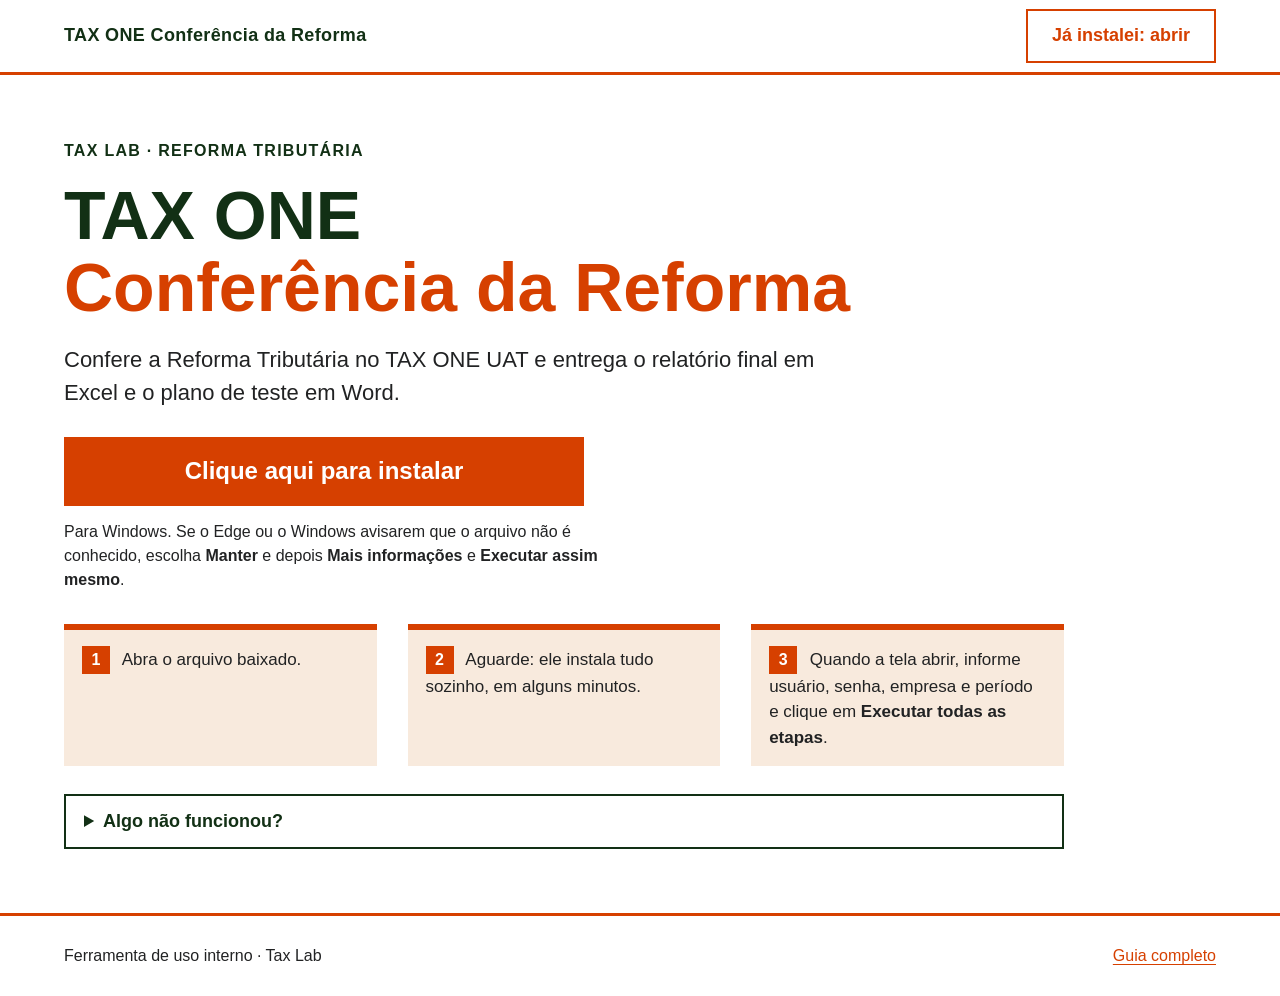
==== index.html @ 52e41f36 "Add files via upload" ====
<!DOCTYPE html>
<html lang="pt-BR">
<head>
  <meta charset="utf-8">
  <meta name="viewport" content="width=device-width, initial-scale=1">
  <title>TAX ONE Conferência da Reforma | Tax Lab</title>
  <meta name="description" content="Instale a ferramenta com um clique e confira a Reforma Tributária no TAX ONE UAT.">
  <meta name="robots" content="noindex, nofollow">
  <link rel="stylesheet" href="styles.css">
</head>
<body>
  <header class="top">
    <div class="wrap bar">
      <a class="brand" href="./">
        <img src="assets/logo-tr.svg" alt="Thomson Reuters" onerror="this.hidden=true">
        <span class="tag">TAX ONE Conferência da Reforma</span>
      </a>
      <a class="btn secondary" href="http://127.0.0.1:5055" target="_blank" rel="noopener" title="Só funciona depois de instalar a ferramenta neste computador">Já instalei: abrir</a>
    </div>
  </header>

  <main>
    <section class="intro inicio">
      <div class="wrap">
        <p class="eyebrow">Tax Lab · Reforma Tributária</p>
        <h1>TAX ONE <em>Conferência da Reforma</em></h1>
        <p class="lead">Confere a Reforma Tributária no TAX ONE UAT e entrega o relatório final em Excel e o plano de teste em Word.</p>

        <a class="btn primary big instalar" href="downloads/Instalar_TaxOne.exe" download>Clique aqui para instalar</a>
        <p class="aviso">Para Windows. Se o Edge ou o Windows avisarem que o arquivo não é conhecido, escolha <strong>Manter</strong> e depois <strong>Mais informações</strong> e <strong>Executar assim mesmo</strong>.</p>

        <ol class="tres">
          <li><b>1</b> Abra o arquivo baixado.</li>
          <li><b>2</b> Aguarde: ele instala tudo sozinho, em alguns minutos.</li>
          <li><b>3</b> Quando a tela abrir, informe usuário, senha, empresa e período e clique em <strong>Executar todas as etapas</strong>.</li>
        </ol>

        <details class="ajuda">
          <summary>Algo não funcionou?</summary>
          <ul>
            <li><strong>O Windows bloqueou o arquivo.</strong> Baixe o <a href="downloads/TaxOneConferencia.zip" download>pacote em ZIP</a>, extraia numa pasta do seu computador e dê dois cliques em <code>instalar.bat</code>.</li>
            <li><strong>A tela não abriu ("127.0.0.1 se recusou a se conectar").</strong> Abra o atalho <code>Conferencia Reforma Tributaria TAX ONE</code> da Área de Trabalho ou o <code>iniciar.bat</code> na pasta <code>TaxOneConferencia</code> do seu usuário.</li>
            <li><strong>"O login não foi concluído" ou "An error has occurred".</strong> O UAT está lento ou instável. Aguarde alguns minutos, confira o ZScaler e execute de novo.</li>
            <li><strong>Atualizar.</strong> Baixe e abra o instalador de novo.</li>
          </ul>
        </details>
      </div>
    </section>
  </main>

  <footer>
    <div class="wrap">
      <span>Ferramenta de uso interno · Tax Lab</span>
      <span><a href="guia.html">Guia completo</a></span>
    </div>
  </footer>
</body>
</html>
---- styles.css ----
:root {
  --orange: #D64000;
  --green: #123015;
  --graphite: #212223;
  --white: #FFFFFF;
  --amber: #F8EADD;
  --gold: #FCF2DA;
  --green-5: #acb7b1;
  --margin: clamp(16px, 5vw, 80px);
  --gutter: clamp(12px, 2.4vw, 32px);
  --font: 'Clario', Arial, Helvetica, sans-serif;
}

*, *::before, *::after { box-sizing: border-box; }

html { scroll-behavior: smooth; }

body {
  margin: 0;
  font-family: var(--font);
  font-size: 18px;
  line-height: 1.5;
  color: var(--graphite);
  background: var(--white);
}

img { max-width: 100%; display: block; }
[hidden] { display: none !important; }
[id] { scroll-margin-top: 96px; }

a { color: var(--orange); text-underline-offset: 3px; }
a:hover { color: var(--green); }

:focus-visible { outline: 3px solid var(--orange); outline-offset: 3px; }

code {
  font-family: Consolas, 'Courier New', monospace;
  font-size: .9em;
  background: var(--gold);
  padding: 1px 6px;
}

.skip {
  position: absolute; left: -999px; top: 0;
  background: var(--green); color: var(--white); padding: 12px 20px; z-index: 50;
}
.skip:focus { left: 0; }

.wrap { padding-left: var(--margin); padding-right: var(--margin); max-width: 1440px; margin: 0 auto; }

header.top { position: sticky; top: 0; z-index: 30; background: var(--white); border-bottom: 3px solid var(--orange); }
.bar { display: flex; align-items: center; justify-content: space-between; gap: 20px; min-height: 72px; }
.brand { display: flex; align-items: center; gap: 20px; text-decoration: none; }
.brand img { height: 40px; width: auto; }
.brand .tag {
  font-weight: 700; font-size: 18px; line-height: 1.2; color: var(--green); letter-spacing: .02em;
  padding-left: 20px; border-left: 2px solid var(--orange);
}
.brand img[hidden] + .tag { padding-left: 0; border-left: 0; }

.btn {
  display: inline-block; font-family: var(--font); font-size: 18px; font-weight: 700; line-height: 1.2;
  padding: 14px 24px; text-decoration: none; border: 2px solid var(--orange); border-radius: 0; text-align: center;
}
.btn.primary { background: var(--orange); color: var(--white); }
.btn.primary:hover { background: var(--green); border-color: var(--green); color: var(--white); }
.btn.secondary { background: var(--white); color: var(--orange); }
.btn.secondary:hover { background: var(--orange); color: var(--white); }

.intro { padding: clamp(32px, 5vw, 64px) 0 clamp(12px, 2vw, 24px); }
.eyebrow { font-size: 16px; font-weight: 700; letter-spacing: .08em; text-transform: uppercase; color: var(--green); margin: 0 0 16px; }
.intro h1 { font-size: clamp(34px, 5.4vw, 68px); line-height: 1.06; font-weight: 700; color: var(--green); margin: 0 0 20px; }
.intro h1 em { font-style: normal; color: var(--orange); display: block; }
.lead { font-size: clamp(18px, 1.8vw, 22px); max-width: 66ch; margin: 0; }

h2 { font-size: clamp(28px, 3.6vw, 44px); line-height: 1.1; margin: 0 0 16px; font-weight: 700; color: var(--green); }
h2 em { font-style: normal; color: var(--orange); }

.start-sec { padding: clamp(24px, 4vw, 48px) 0 clamp(40px, 6vw, 72px); }
.start { list-style: none; margin: 0 0 28px; padding: 0; display: grid; grid-template-columns: repeat(auto-fit, minmax(260px, 1fr)); gap: var(--gutter); }
.start li { border: 2px solid var(--green); padding: 24px; display: flex; flex-direction: column; align-items: flex-start; background: var(--white); }
.start .n { width: 40px; height: 40px; background: var(--orange); color: var(--white); font-weight: 700; font-size: 22px; display: grid; place-items: center; margin-bottom: 14px; }
.start h3 { margin: 0 0 8px; font-size: 24px; line-height: 1.2; color: var(--green); }
.start p { margin: 0 0 20px; font-size: 17px; }
.start .warn { padding: 10px 12px; background: var(--gold); border-left: 4px solid var(--orange); font-size: 16px; }
.start .btn { margin-top: auto; }

.oneclick { display: grid; grid-template-columns: minmax(0, 1.4fr) minmax(0, 1fr); gap: var(--gutter); align-items: center; background: var(--green); color: var(--white); padding: clamp(20px, 3vw, 36px); margin: 0 0 32px; }
.oneclick h3 { margin: 0 0 8px; font-size: clamp(24px, 2.6vw, 32px); line-height: 1.2; color: var(--white); }
.oneclick p { margin: 0; font-size: 17px; }
.oneclick-a p { margin-top: 14px; font-size: 15px; }
.btn.big { display: block; font-size: clamp(20px, 2vw, 24px); padding: 18px 32px; }
.oneclick .btn.primary:hover { background: var(--white); border-color: var(--white); color: var(--green); }

.downloads { border: 2px solid var(--green); padding: 24px 28px; margin: 0 0 32px; background: var(--white); }
.downloads h3 { margin: 0 0 16px; font-size: 24px; line-height: 1.2; color: var(--green); }
.downloads ul { list-style: none; margin: 0; padding: 0; }
.downloads li { display: flex; gap: 20px; align-items: center; justify-content: space-between; padding: 16px 0; border-top: 2px solid var(--amber); }
.downloads li:first-child { border-top: 0; padding-top: 0; }
.dl-info { flex: 1; min-width: 0; }
.dl-info strong { font-size: 19px; color: var(--green); }
.dl-meta { display: block; font-size: 15px; }
.dl-info p { margin: 4px 0 0; font-size: 16px; }
.downloads .btn { flex: none; min-width: 150px; }
.downloads details { margin-top: 12px; border-top: 2px solid var(--amber); padding-top: 12px; font-size: 16px; }
.downloads summary { cursor: pointer; font-weight: 700; color: var(--green); }
.downloads details p { margin: 10px 0 0; }
.downloads code[data-dl] { word-break: break-all; }

.intro.inicio { padding-bottom: clamp(32px, 5vw, 64px); }
.inicio .lead { margin: 0 0 28px; }
.btn.instalar { max-width: 520px; margin: 0 0 14px; }
.aviso { max-width: 64ch; margin: 0 0 32px; font-size: 16px; }
.tres { list-style: none; margin: 0 0 28px; padding: 0; display: grid; grid-template-columns: repeat(auto-fit, minmax(240px, 1fr)); gap: var(--gutter); max-width: 1000px; }
.tres li { border-top: 6px solid var(--orange); background: var(--amber); padding: 16px 18px; font-size: 17px; }
.tres b { display: inline-grid; place-items: center; width: 28px; height: 28px; margin-right: 8px; background: var(--orange); color: var(--white); font-size: 16px; }
.ajuda { max-width: 1000px; border: 2px solid var(--green); padding: 12px 18px; }
.ajuda summary { cursor: pointer; font-weight: 700; font-size: 18px; color: var(--green); }
.ajuda ul { margin: 12px 0 0; padding-left: 20px; }
.ajuda li { margin-bottom: 10px; font-size: 16px; }
h3.alt { margin: 8px 0 16px; font-size: 22px; color: var(--green); }

.check { background: var(--gold); padding: 24px 28px; border-left: 6px solid var(--orange); }
.check h3 { margin: 0 0 16px; font-size: 22px; color: var(--green); }
.check .hint { font-size: 16px; font-weight: 400; margin-left: 8px; }
.check ul { list-style: none; margin: 0; padding: 0; display: grid; grid-template-columns: repeat(auto-fit, minmax(320px, 1fr)); gap: 12px 28px; }
.check label { display: flex; gap: 12px; align-items: flex-start; cursor: pointer; font-size: 17px; }
.check input { flex: none; width: 22px; height: 22px; margin: 2px 0 0; accent-color: var(--orange); }

.layout-band { background: var(--amber); padding: clamp(32px, 5vw, 64px) 0; }
.layout { display: grid; grid-template-columns: 230px minmax(0, 1fr); gap: var(--gutter); align-items: start; }

.index { position: sticky; top: 96px; }
.index-t { margin: 0 0 8px; padding: 0 12px; font-size: 14px; font-weight: 700; letter-spacing: .08em; text-transform: uppercase; color: var(--green); }
.index ol { list-style: none; margin: 0; padding: 0; }
.index a { display: block; padding: 10px 12px; border-left: 4px solid transparent; color: var(--green); font-weight: 700; font-size: 16px; line-height: 1.3; text-decoration: none; }
.index a b { display: inline-block; width: 22px; color: var(--orange); }
.index a:hover { background: rgba(255, 255, 255, .6); }
.index a[aria-current="true"] { background: var(--white); border-left-color: var(--orange); }

.content h2.h-faq { margin-top: 40px; }
.intro-t { margin: 0 0 20px; max-width: 70ch; }
.preview-note { background: var(--white); border: 2px dashed var(--green); padding: 12px 16px; margin: 0 0 28px; font-size: 16px; }

.card { background: var(--white); border-top: 6px solid var(--orange); padding: 28px clamp(18px, 3vw, 36px); margin: 0 0 28px; }
.card-h { display: flex; gap: 16px; align-items: flex-start; margin-bottom: 8px; }
.badge { flex: none; width: 44px; height: 44px; background: var(--orange); color: var(--white); font-weight: 700; font-size: 24px; display: grid; place-items: center; }
.card h3 { margin: 0; font-size: clamp(22px, 2.4vw, 28px); line-height: 1.2; color: var(--green); }
.tagline { display: inline-block; margin-left: 10px; padding: 2px 10px; border: 2px solid var(--green); font-size: 14px; font-weight: 700; letter-spacing: .05em; text-transform: uppercase; vertical-align: middle; }
.desc { margin: 8px 0 0; font-size: 17px; }
.env { margin: 12px 0 0; font-size: 17px; }
.unlock { display: inline-block; margin: 8px 0 0; padding: 4px 12px; background: var(--gold); color: var(--green); font-size: 15px; font-weight: 700; }

.k { margin: 24px 0 8px; font-size: 14px; font-weight: 700; letter-spacing: .08em; text-transform: uppercase; color: var(--green); }
.k::after { content: ""; display: inline-block; width: 32px; height: 2px; background: var(--orange); margin-left: 10px; vertical-align: middle; }
.sub-k { margin: 18px 0 8px; font-size: 16px; font-weight: 700; color: var(--green); }
.opc { font-weight: 400; font-size: .9em; }
.none { margin: 0; font-size: 17px; }

.fields { display: grid; grid-template-columns: repeat(2, minmax(0, 1fr)); gap: 14px 20px; margin: 0; }
.fields.one { grid-template-columns: 1fr; }
.field dt { font-size: 15px; font-weight: 700; color: var(--green); margin: 0 0 4px; }
.field dd { margin: 0; border: 2px dashed var(--green-5); padding: 10px 12px; min-height: 46px; background: var(--white); }

.opt { display: flex; gap: 12px; align-items: flex-start; margin: 16px 0 0; font-size: 17px; }
.chk { flex: none; position: relative; width: 22px; height: 22px; border: 2px solid var(--green); margin-top: 2px; }
.chk::after { content: ""; position: absolute; left: 5px; top: 0; width: 6px; height: 12px; border: solid var(--orange); border-width: 0 3px 3px 0; transform: rotate(45deg); }
.note { margin: 14px 0 0; font-size: 16px; }

.actions, .files { display: flex; flex-wrap: wrap; gap: 10px; margin: 0; }
.chip { display: inline-block; border: 2px dashed var(--orange); color: var(--orange); background: var(--white); padding: 10px 18px; font-weight: 700; font-size: 17px; cursor: default; user-select: none; }
.chip.strong { background: var(--gold); }
.file { display: inline-block; border: 2px dashed var(--green); color: var(--green); background: var(--white); padding: 8px 14px; font-weight: 700; font-size: 16px; cursor: default; user-select: none; }
.file::before { content: "\2193\00a0"; }

.all { background: var(--gold); border-left: 6px solid var(--orange); padding: 22px 24px; margin-top: 28px; }
.all h4 { margin: 0 0 8px; font-size: 22px; color: var(--green); }
.all p { margin: 0 0 14px; }
.all .opt, .all .actions { margin-top: 14px; }

.states { margin: 16px 0 0; padding-left: 22px; }
.states li { margin-bottom: 8px; }

.faq { display: grid; grid-template-columns: repeat(auto-fit, minmax(360px, 1fr)); gap: var(--gutter); margin: 0; }
.q { background: var(--white); border-top: 6px solid var(--orange); padding: 22px 24px; }
.q h3 { margin: 0 0 8px; font-size: 20px; line-height: 1.25; color: var(--green); }
.q p { margin: 0; font-size: 17px; }

.band-green { background: var(--green); color: var(--white); padding: clamp(40px, 6vw, 72px) 0; }
.band-green h2 { color: var(--white); }
.band-green h2 em { color: var(--white); text-decoration: underline; text-decoration-color: var(--orange); text-decoration-thickness: 6px; text-underline-offset: 8px; }
.band-green code { background: rgba(255, 255, 255, .14); }
.sec { list-style: none; margin: 0; padding: 0; display: grid; grid-template-columns: repeat(auto-fit, minmax(260px, 1fr)); gap: var(--gutter); }
.sec li { border: 2px solid var(--white); padding: 22px 24px; }
.sec h3 { margin: 0 0 8px; font-size: 22px; color: var(--white); }
.sec p { margin: 0; }

footer { background: var(--white); border-top: 3px solid var(--orange); padding: 28px 0; font-size: 16px; }
footer .wrap { display: flex; flex-wrap: wrap; gap: 12px 32px; justify-content: space-between; }

@media (max-width: 900px) {
  .oneclick { grid-template-columns: minmax(0, 1fr); }
  header.top { position: static; }
  [id] { scroll-margin-top: 72px; }
  .layout { grid-template-columns: minmax(0, 1fr); }
  .index { position: sticky; top: 0; z-index: 20; margin: 0 calc(-1 * var(--margin)); padding: 8px var(--margin); background: var(--amber); border-bottom: 2px solid var(--orange); }
  .index-t { display: none; }
  .index ol { display: flex; gap: 8px; overflow-x: auto; }
  .index a { white-space: nowrap; background: var(--white); border: 2px solid var(--green); padding: 8px 12px; }
  .index a:hover { background: var(--white); }
  .index a[aria-current="true"] { border-color: var(--orange); box-shadow: inset 0 -4px 0 var(--orange); }
}

@media (max-width: 640px) {
  .downloads li { flex-direction: column; align-items: stretch; }
  .fields { grid-template-columns: 1fr; }
  .bar .btn { padding: 10px 14px; font-size: 16px; }
  .brand .tag { font-size: 16px; }
  .tagline { display: block; margin: 8px 0 0; width: fit-content; }
}

@media (prefers-reduced-motion: reduce) { html { scroll-behavior: auto; } }
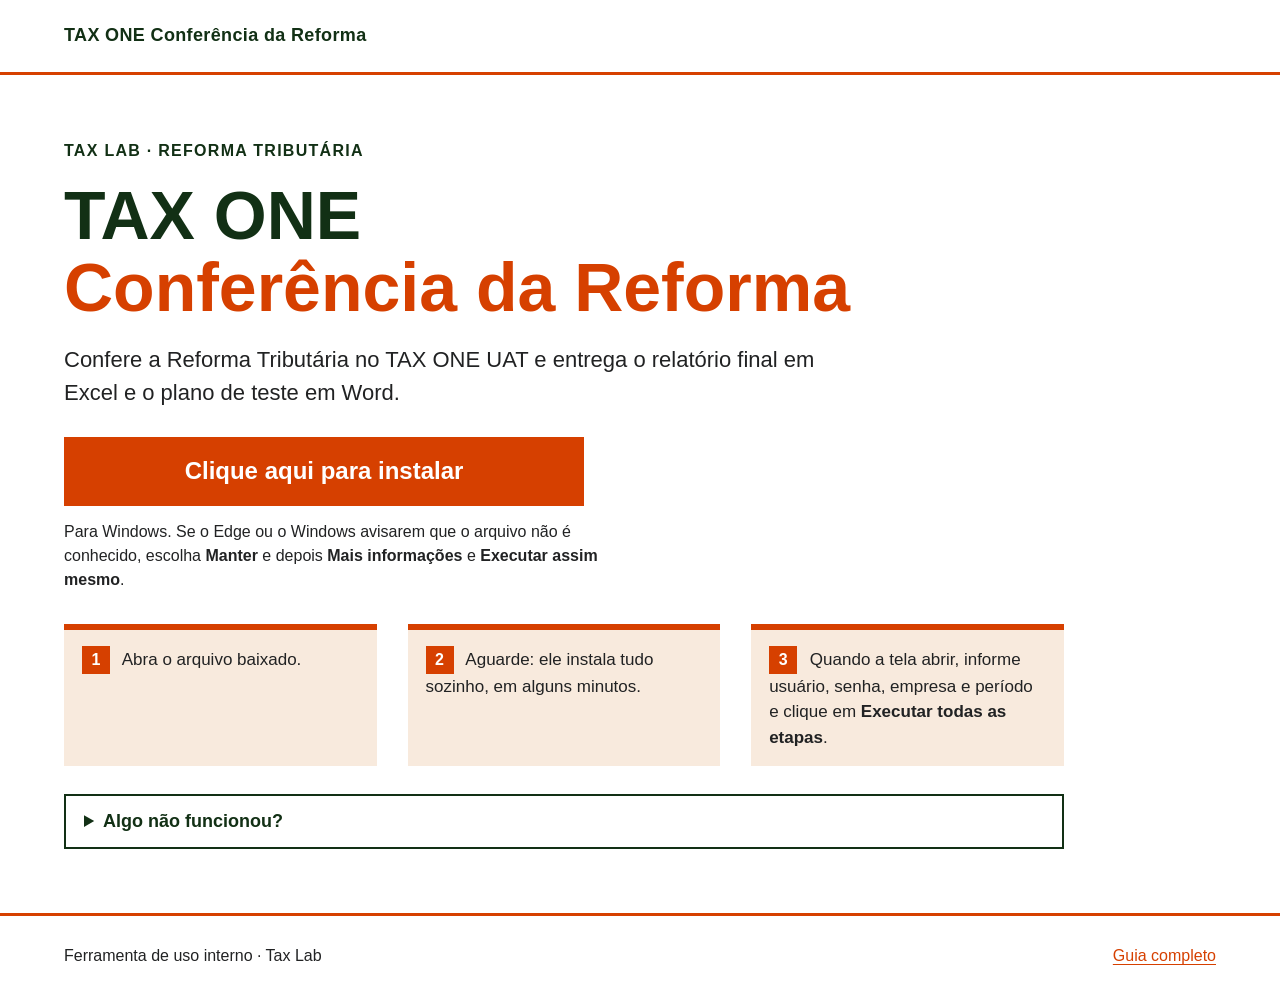
==== commit 67e8d578: "Add files via upload" ====
--- a/index.html
+++ b/index.html
@@ -15,7 +15,6 @@
         <img src="assets/logo-tr.svg" alt="Thomson Reuters" onerror="this.hidden=true">
         <span class="tag">TAX ONE Conferência da Reforma</span>
       </a>
-      <a class="btn secondary" href="http://127.0.0.1:5055" target="_blank" rel="noopener" title="Só funciona depois de instalar a ferramenta neste computador">Já instalei: abrir</a>
     </div>
   </header>
 
@@ -26,7 +25,7 @@
         <h1>TAX ONE <em>Conferência da Reforma</em></h1>
         <p class="lead">Confere a Reforma Tributária no TAX ONE UAT e entrega o relatório final em Excel e o plano de teste em Word.</p>
 
-        <a class="btn primary big instalar" href="downloads/Instalar_TaxOne.exe" download>Clique aqui para instalar</a>
+        <a class="btn primary big instalar" href="Instalar_TaxOne.exe" download>Clique aqui para instalar</a>
         <p class="aviso">Para Windows. Se o Edge ou o Windows avisarem que o arquivo não é conhecido, escolha <strong>Manter</strong> e depois <strong>Mais informações</strong> e <strong>Executar assim mesmo</strong>.</p>
 
         <ol class="tres">
@@ -38,7 +37,7 @@
         <details class="ajuda">
           <summary>Algo não funcionou?</summary>
           <ul>
-            <li><strong>O Windows bloqueou o arquivo.</strong> Baixe o <a href="downloads/TaxOneConferencia.zip" download>pacote em ZIP</a>, extraia numa pasta do seu computador e dê dois cliques em <code>instalar.bat</code>.</li>
+            <li><strong>O Windows bloqueou o arquivo.</strong> Baixe o <a href="TaxOneConferencia.zip" download>pacote em ZIP</a>, extraia numa pasta do seu computador e dê dois cliques em <code>instalar.bat</code>.</li>
             <li><strong>A tela não abriu ("127.0.0.1 se recusou a se conectar").</strong> Abra o atalho <code>Conferencia Reforma Tributaria TAX ONE</code> da Área de Trabalho ou o <code>iniciar.bat</code> na pasta <code>TaxOneConferencia</code> do seu usuário.</li>
             <li><strong>"O login não foi concluído" ou "An error has occurred".</strong> O UAT está lento ou instável. Aguarde alguns minutos, confira o ZScaler e execute de novo.</li>
             <li><strong>Atualizar.</strong> Baixe e abra o instalador de novo.</li>
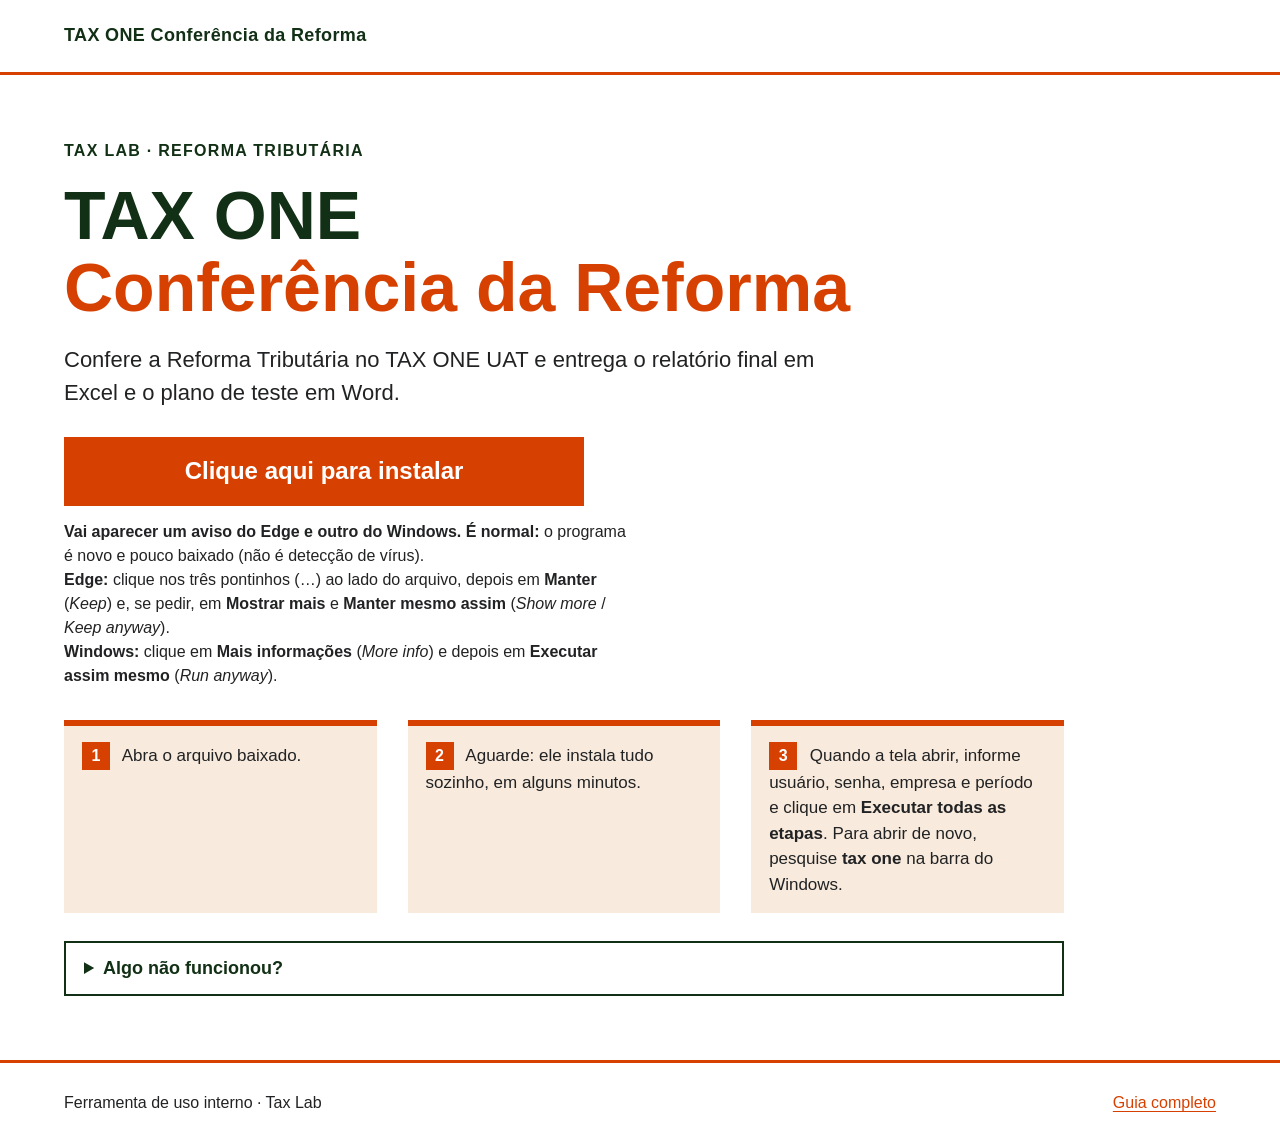
==== commit 54b36dad: "Add files via upload" ====
--- a/index.html
+++ b/index.html
@@ -26,19 +26,21 @@
         <p class="lead">Confere a Reforma Tributária no TAX ONE UAT e entrega o relatório final em Excel e o plano de teste em Word.</p>
 
         <a class="btn primary big instalar" href="Instalar_TaxOne.exe" download>Clique aqui para instalar</a>
-        <p class="aviso">Para Windows. Se o Edge ou o Windows avisarem que o arquivo não é conhecido, escolha <strong>Manter</strong> e depois <strong>Mais informações</strong> e <strong>Executar assim mesmo</strong>.</p>
+        <p class="aviso"><strong>Vai aparecer um aviso do Edge e outro do Windows. É normal:</strong> o programa é novo e pouco baixado (não é detecção de vírus).<br>
+        <b>Edge:</b> clique nos três pontinhos (…) ao lado do arquivo, depois em <strong>Manter</strong> (<em>Keep</em>) e, se pedir, em <strong>Mostrar mais</strong> e <strong>Manter mesmo assim</strong> (<em>Show more</em> / <em>Keep anyway</em>).<br>
+        <b>Windows:</b> clique em <strong>Mais informações</strong> (<em>More info</em>) e depois em <strong>Executar assim mesmo</strong> (<em>Run anyway</em>).</p>
 
         <ol class="tres">
           <li><b>1</b> Abra o arquivo baixado.</li>
           <li><b>2</b> Aguarde: ele instala tudo sozinho, em alguns minutos.</li>
-          <li><b>3</b> Quando a tela abrir, informe usuário, senha, empresa e período e clique em <strong>Executar todas as etapas</strong>.</li>
+          <li><b>3</b> Quando a tela abrir, informe usuário, senha, empresa e período e clique em <strong>Executar todas as etapas</strong>. Para abrir de novo, pesquise <strong>tax one</strong> na barra do Windows.</li>
         </ol>
 
         <details class="ajuda">
           <summary>Algo não funcionou?</summary>
           <ul>
             <li><strong>O Windows bloqueou o arquivo.</strong> Baixe o <a href="TaxOneConferencia.zip" download>pacote em ZIP</a>, extraia numa pasta do seu computador e dê dois cliques em <code>instalar.bat</code>.</li>
-            <li><strong>A tela não abriu ("127.0.0.1 se recusou a se conectar").</strong> Abra o atalho <code>Conferencia Reforma Tributaria TAX ONE</code> da Área de Trabalho ou o <code>iniciar.bat</code> na pasta <code>TaxOneConferencia</code> do seu usuário.</li>
+            <li><strong>A tela não abriu ("127.0.0.1 se recusou a se conectar").</strong> Pesquise <strong>tax one</strong> na barra do Windows e abra <code>Conferencia Reforma Tributaria TAX ONE</code> (ou use o ícone da Área de Trabalho). Se continuar, rode o <code>iniciar.bat</code> na pasta <code>TaxOneConferencia</code> do seu usuário.</li>
             <li><strong>"O login não foi concluído" ou "An error has occurred".</strong> O UAT está lento ou instável. Aguarde alguns minutos, confira o ZScaler e execute de novo.</li>
             <li><strong>Atualizar.</strong> Baixe e abra o instalador de novo.</li>
           </ul>
